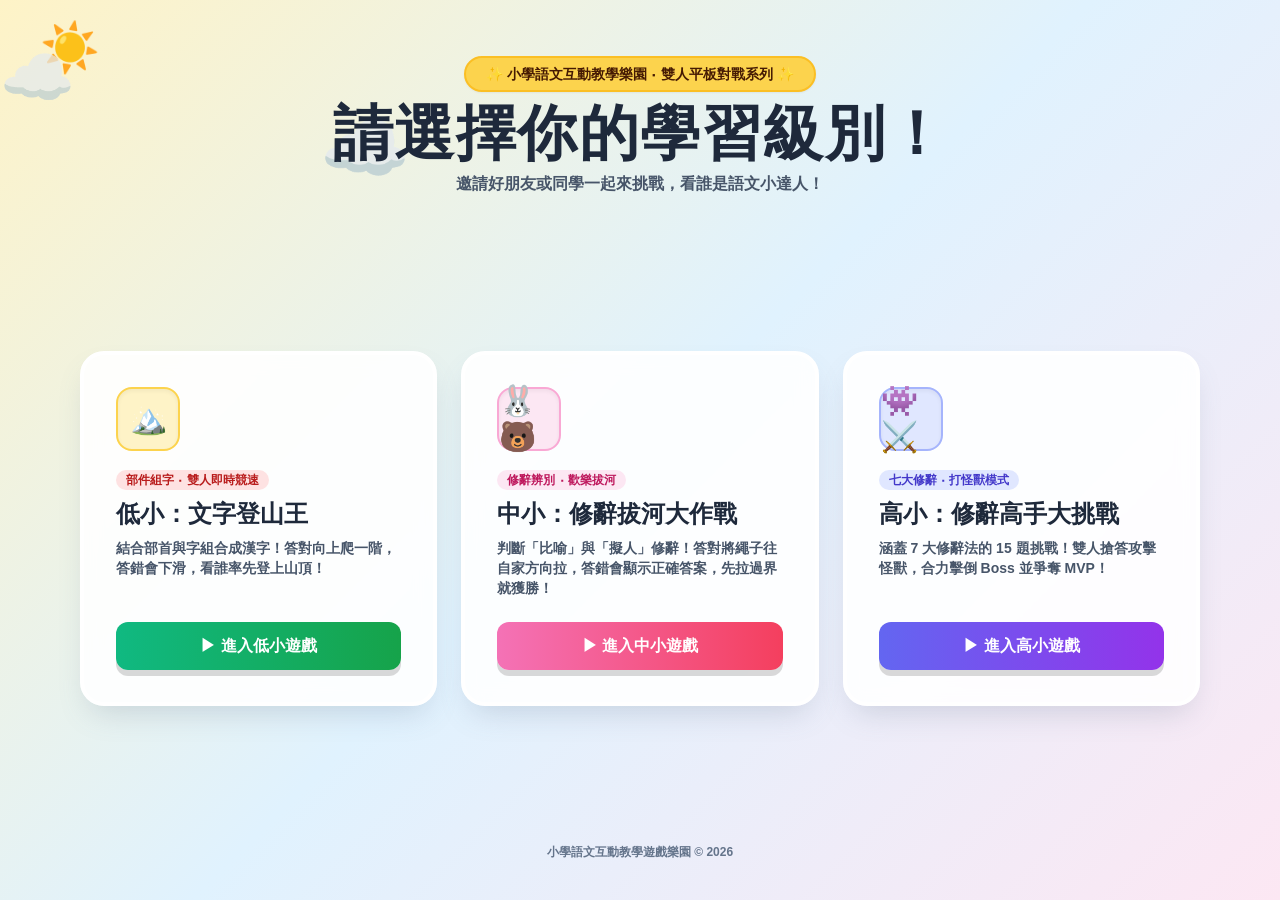
==== index.html @ 9fea12f5 "Add files via upload" ====
<!DOCTYPE html>
<html lang="zh-TW">
<head>
    <meta charset="UTF-8">
    <meta name="viewport" content="width=device-width, initial-scale=1.0, viewport-fit=cover">
    <title>小學語文趣味互動遊戲樂園 - 選擇遊戲</title>
    <link rel="stylesheet" href="assets/tailwind.css">
    <style>
        * { -webkit-tap-highlight-color: transparent; user-select: none; -webkit-user-select: none; }
        body {
            font-family: 'PingFang TC', 'Microsoft JhengHei', 'Noto Sans TC', sans-serif;
            touch-action: manipulation;
            background: linear-gradient(135deg, #fef3c7 0%, #e0f2fe 50%, #fce7f3 100%);
            color: #334155; min-height: 100vh; min-height: 100dvh; display: flex; flex-direction: column; justify-content: space-between; overflow-x: hidden; position: relative;
            padding-top: env(safe-area-inset-top); padding-bottom: env(safe-area-inset-bottom);
        }
        .font-game { font-family: 'Arial Rounded MT Bold', 'PingFang TC', 'Microsoft JhengHei', sans-serif; }
        @keyframes floatCloud { 0% { transform: translateX(-100%); } 100% { transform: translateX(105vw); } }
        .animate-cloud-slow { animation: floatCloud 40s linear infinite; }
        .animate-cloud-fast { animation: floatCloud 25s linear infinite; }
        .game-card {
            background: rgba(255, 255, 255, 0.9); backdrop-filter: blur(10px); border: 4px solid #ffffff;
            transition: all 0.25s cubic-bezier(0.34, 1.56, 0.64, 1); box-shadow: 0 15px 30px -10px rgba(100, 116, 139, 0.25);
        }
        .game-card:hover { transform: translateY(-8px) scale(1.02); box-shadow: 0 25px 40px -12px rgba(100, 116, 139, 0.35); }
        .btn-3d { transition: all 0.08s ease; box-shadow: 0 6px 0 rgba(0, 0, 0, 0.15); }
        .btn-3d:active { transform: translateY(4px); box-shadow: 0 2px 0 rgba(0, 0, 0, 0.15); }
    </style>
</head>
<body class="p-4 sm:p-6 relative">
    <div class="absolute top-0 left-0 w-full h-full overflow-hidden pointer-events-none z-0">
        <div class="absolute top-6 left-10 text-yellow-400 text-5xl animate-spin" style="animation-duration: 40s;">☀️</div>
        <div class="absolute top-12 left-0 text-white/70 text-6xl animate-cloud-slow">☁️</div>
        <div class="absolute top-28 left-1/4 text-white/80 text-7xl animate-cloud-fast">☁️</div>
    </div>

    <header class="relative z-10 w-full max-w-5xl mx-auto text-center my-4 sm:my-8">
        <div class="inline-block bg-amber-300 text-amber-950 font-black px-5 py-1.5 rounded-full text-xs sm:text-sm mb-3 border-2 border-amber-400 shadow-sm font-game">
            ✨ 小學語文互動教學樂園 ‧ 雙人平板對戰系列 ✨
        </div>
        <h1 class="text-3xl sm:text-6xl font-black font-game text-slate-800 tracking-wide mb-2">請選擇你的學習級別！</h1>
        <p class="text-slate-600 font-bold text-sm sm:text-base">邀請好朋友或同學一起來挑戰，看誰是語文小達人！</p>
    </header>

    <main class="relative z-10 w-full max-w-6xl mx-auto grid grid-cols-1 md:grid-cols-3 gap-6 my-auto px-2 sm:px-4">
        <!-- 低小 -->
        <a href="P1-2_部件組字.html" class="game-card rounded-3xl p-6 sm:p-8 flex flex-col justify-between group border-4 border-amber-200">
            <div>
                <div class="w-16 h-16 bg-amber-100 border-2 border-amber-300 rounded-2xl flex items-center justify-center text-3xl mb-4 shadow-inner group-hover:scale-110 transition-transform">🏔️</div>
                <div class="inline-block bg-red-100 text-red-700 font-bold px-2.5 py-0.5 rounded-full text-xs mb-2">部件組字 ‧ 雙人即時競速</div>
                <h2 class="text-2xl font-black font-game text-slate-800 mb-2 group-hover:text-amber-600 transition-colors">低小：文字登山王</h2>
                <p class="text-slate-600 font-bold text-xs sm:text-sm leading-relaxed mb-6">結合部首與字組合成漢字！答對向上爬一階，答錯會下滑，看誰率先登上山頂！</p>
            </div>
            <div class="w-full bg-gradient-to-r from-emerald-500 to-green-600 text-white font-black py-3 rounded-xl text-center shadow-md btn-3d">▶ 進入低小遊戲</div>
        </a>

        <!-- 中小 -->
        <a href="P3-4修辭拔河大作戰.html" class="game-card rounded-3xl p-6 sm:p-8 flex flex-col justify-between group border-4 border-pink-200">
            <div>
                <div class="w-16 h-16 bg-pink-100 border-2 border-pink-300 rounded-2xl flex items-center justify-center text-3xl mb-4 shadow-inner group-hover:scale-110 transition-transform">🐰🐻</div>
                <div class="inline-block bg-pink-100 text-pink-700 font-bold px-2.5 py-0.5 rounded-full text-xs mb-2">修辭辨別 ‧ 歡樂拔河</div>
                <h2 class="text-2xl font-black font-game text-slate-800 mb-2 group-hover:text-pink-600 transition-colors">中小：修辭拔河大作戰</h2>
                <p class="text-slate-600 font-bold text-xs sm:text-sm leading-relaxed mb-6">判斷「比喻」與「擬人」修辭！答對將繩子往自家方向拉，答錯會顯示正確答案，先拉過界就獲勝！</p>
            </div>
            <div class="w-full bg-gradient-to-r from-pink-400 to-rose-500 text-white font-black py-3 rounded-xl text-center shadow-md btn-3d">▶ 進入中小遊戲</div>
        </a>

        <!-- 高小 -->
        <a href="P5-6修辭高手大挑戰.html" class="game-card rounded-3xl p-6 sm:p-8 flex flex-col justify-between group border-4 border-indigo-200">
            <div>
                <div class="w-16 h-16 bg-indigo-100 border-2 border-indigo-300 rounded-2xl flex items-center justify-center text-3xl mb-4 shadow-inner group-hover:scale-110 transition-transform">👾⚔️</div>
                <div class="inline-block bg-indigo-100 text-indigo-700 font-bold px-2.5 py-0.5 rounded-full text-xs mb-2">七大修辭 ‧ 打怪獸模式</div>
                <h2 class="text-2xl font-black font-game text-slate-800 mb-2 group-hover:text-indigo-600 transition-colors">高小：修辭高手大挑戰</h2>
                <p class="text-slate-600 font-bold text-xs sm:text-sm leading-relaxed mb-6">涵蓋 7 大修辭法的 15 題挑戰！雙人搶答攻擊怪獸，合力擊倒 Boss 並爭奪 MVP！</p>
            </div>
            <div class="w-full bg-gradient-to-r from-indigo-500 to-purple-600 text-white font-black py-3 rounded-xl text-center shadow-md btn-3d">▶ 進入高小遊戲</div>
        </a>
    </main>

    <footer class="relative z-10 text-center py-4 text-xs text-slate-500 font-bold">小學語文互動教學遊戲樂園 &copy; 2026</footer>
</body>
</html>
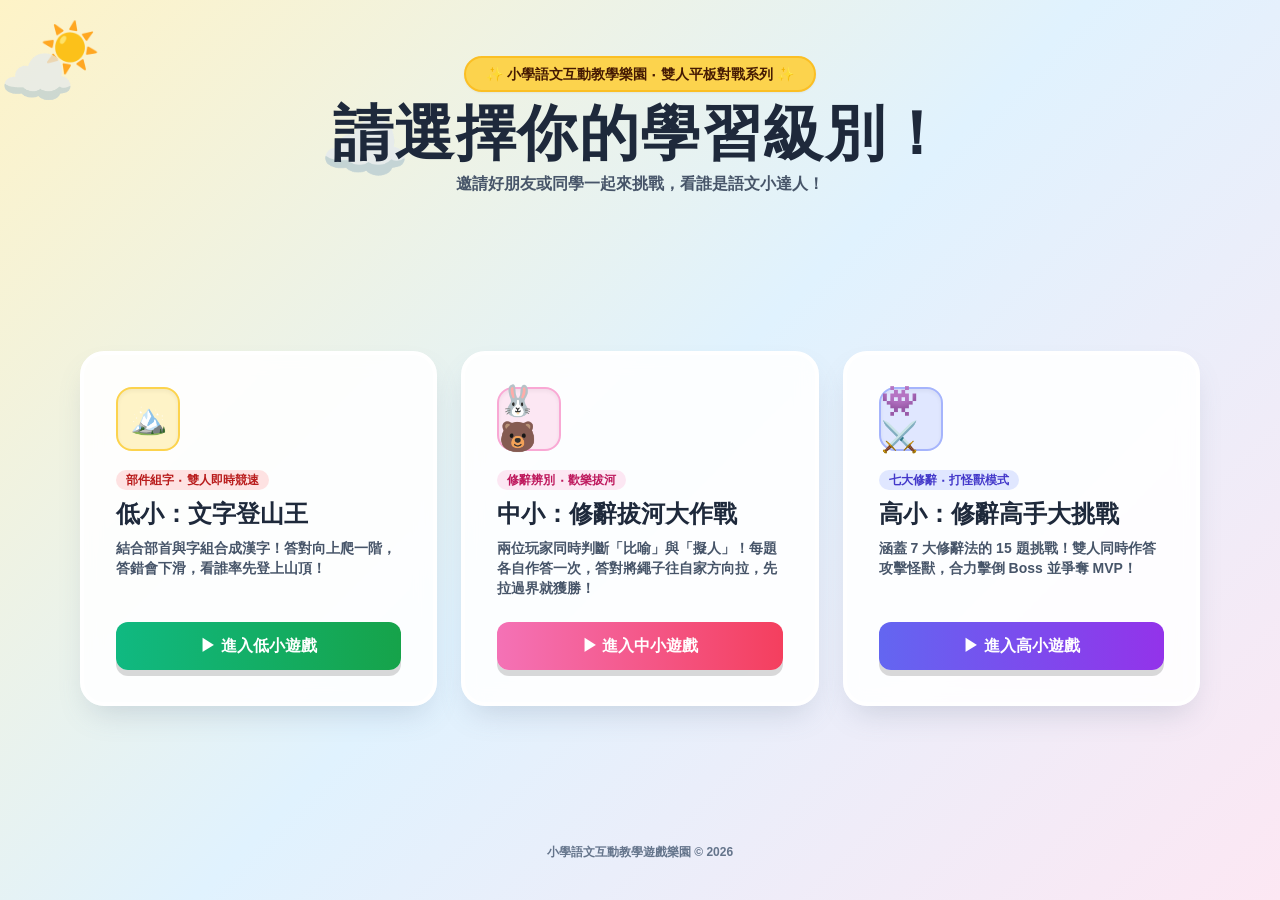
==== commit 95f500d5: "Add files via upload" ====
--- a/index.html
+++ b/index.html
@@ -2,14 +2,15 @@
 <html lang="zh-TW">
 <head>
     <meta charset="UTF-8">
-    <meta name="viewport" content="width=device-width, initial-scale=1.0, viewport-fit=cover">
+    <meta name="viewport" content="width=device-width, initial-scale=1.0, maximum-scale=1.0, user-scalable=no, viewport-fit=cover">
     <title>小學語文趣味互動遊戲樂園 - 選擇遊戲</title>
     <link rel="stylesheet" href="assets/tailwind.css">
+    <script src="assets/zoom-lock.js"></script>
     <style>
         * { -webkit-tap-highlight-color: transparent; user-select: none; -webkit-user-select: none; }
         body {
             font-family: 'PingFang TC', 'Microsoft JhengHei', 'Noto Sans TC', sans-serif;
-            touch-action: manipulation;
+            touch-action: pan-x pan-y;
             background: linear-gradient(135deg, #fef3c7 0%, #e0f2fe 50%, #fce7f3 100%);
             color: #334155; min-height: 100vh; min-height: 100dvh; display: flex; flex-direction: column; justify-content: space-between; overflow-x: hidden; position: relative;
             padding-top: env(safe-area-inset-top); padding-bottom: env(safe-area-inset-bottom);
@@ -60,7 +61,7 @@
                 <div class="w-16 h-16 bg-pink-100 border-2 border-pink-300 rounded-2xl flex items-center justify-center text-3xl mb-4 shadow-inner group-hover:scale-110 transition-transform">🐰🐻</div>
                 <div class="inline-block bg-pink-100 text-pink-700 font-bold px-2.5 py-0.5 rounded-full text-xs mb-2">修辭辨別 ‧ 歡樂拔河</div>
                 <h2 class="text-2xl font-black font-game text-slate-800 mb-2 group-hover:text-pink-600 transition-colors">中小：修辭拔河大作戰</h2>
-                <p class="text-slate-600 font-bold text-xs sm:text-sm leading-relaxed mb-6">判斷「比喻」與「擬人」修辭！答對將繩子往自家方向拉，答錯會顯示正確答案，先拉過界就獲勝！</p>
+                <p class="text-slate-600 font-bold text-xs sm:text-sm leading-relaxed mb-6">兩位玩家同時判斷「比喻」與「擬人」！每題各自作答一次，答對將繩子往自家方向拉，先拉過界就獲勝！</p>
             </div>
             <div class="w-full bg-gradient-to-r from-pink-400 to-rose-500 text-white font-black py-3 rounded-xl text-center shadow-md btn-3d">▶ 進入中小遊戲</div>
         </a>
@@ -71,7 +72,7 @@
                 <div class="w-16 h-16 bg-indigo-100 border-2 border-indigo-300 rounded-2xl flex items-center justify-center text-3xl mb-4 shadow-inner group-hover:scale-110 transition-transform">👾⚔️</div>
                 <div class="inline-block bg-indigo-100 text-indigo-700 font-bold px-2.5 py-0.5 rounded-full text-xs mb-2">七大修辭 ‧ 打怪獸模式</div>
                 <h2 class="text-2xl font-black font-game text-slate-800 mb-2 group-hover:text-indigo-600 transition-colors">高小：修辭高手大挑戰</h2>
-                <p class="text-slate-600 font-bold text-xs sm:text-sm leading-relaxed mb-6">涵蓋 7 大修辭法的 15 題挑戰！雙人搶答攻擊怪獸，合力擊倒 Boss 並爭奪 MVP！</p>
+                <p class="text-slate-600 font-bold text-xs sm:text-sm leading-relaxed mb-6">涵蓋 7 大修辭法的 15 題挑戰！雙人同時作答攻擊怪獸，合力擊倒 Boss 並爭奪 MVP！</p>
             </div>
             <div class="w-full bg-gradient-to-r from-indigo-500 to-purple-600 text-white font-black py-3 rounded-xl text-center shadow-md btn-3d">▶ 進入高小遊戲</div>
         </a>
